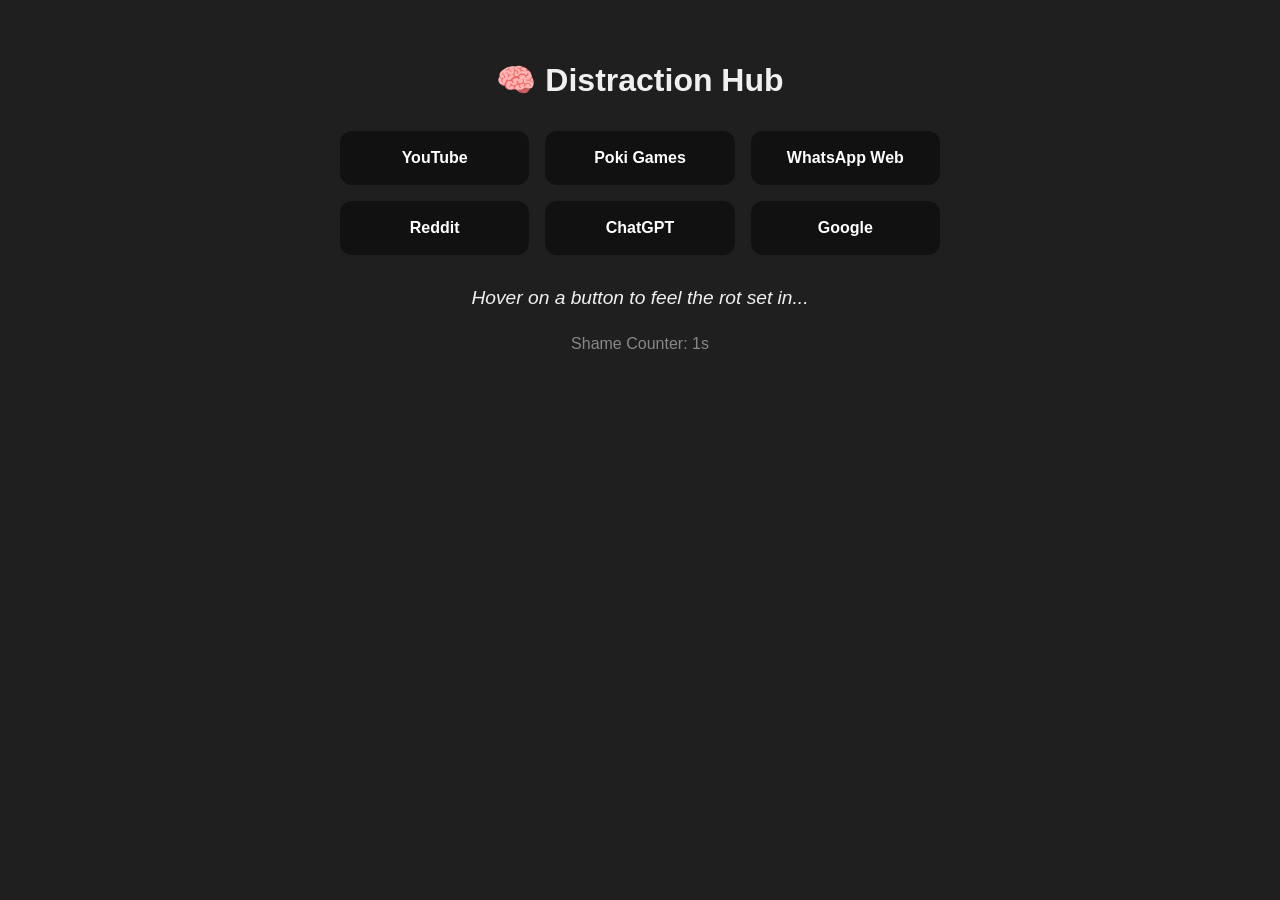
==== index.html @ 7f94cfdd "Update and rename distraction-hub.html to index.html" ====
<!DOCTYPE html>
<html lang="en">
<head>
  <meta charset="UTF-8" />
  <meta name="viewport" content="width=device-width, initial-scale=1.0" />
  <title>Distraction Hub</title>
  <style>
    @keyframes neon-glow {
      0% { box-shadow: 0 0 5px #0ff, 0 0 10px #0ff, 0 0 15px #0ff, 0 0 20px #0ff; }
      50% { box-shadow: 0 0 10px #ff0, 0 0 15px #ff0, 0 0 20px #ff0, 0 0 25px #ff0; }
      100% { box-shadow: 0 0 5px #0ff, 0 0 10px #0ff, 0 0 15px #0ff, 0 0 20px #0ff; }
    }

    body {
      background: #1f1f1f;
      color: #f0f0f0;
      font-family: 'Segoe UI', sans-serif;
      text-align: center;
      padding: 2rem;
    }

    .button-grid {
      display: grid;
      grid-template-columns: repeat(auto-fit, minmax(150px, 1fr));
      gap: 1rem;
      max-width: 600px;
      margin: 2rem auto;
    }

    a.button {
      display: block;
      background: #111;
      color: #fff;
      padding: 1rem;
      border-radius: 12px;
      text-decoration: none;
      font-weight: bold;
      border: 2px solid transparent;
      transition: all 0.3s ease;
      transform: scale(1);
    }

    a.button:hover {
      border-image: linear-gradient(45deg, #0ff, #f0f, #ff0, #0ff);
      border-image-slice: 1;
      animation: neon-glow 1s infinite;
      color: #0ff;
      transform: scale(1.1);
    }

    .joke {
      margin-top: 2rem;
      font-style: italic;
      font-size: 1.2rem;
      transition: all 0.2s;
      min-height: 2rem;
    }

    .video-container {
      margin-top: 2rem;
    }

    iframe {
      border: none;
      border-radius: 12px;
      width: 320px;
      height: 180px;
    }

    .shame {
      margin-top: 1rem;
      font-size: 1rem;
      color: #888;
    }
  </style>
</head>
<body>
  <h1>🧠 Distraction Hub</h1>

  <div class="button-grid">
    <a class="button" href="https://www.youtube.com" target="_blank" onmouseover="updateText('Time to fall into a YouTube hole.'); ">YouTube</a>
    <a class="button" href="https://www.poki.com" target="_blank" onmouseover="updateText('Games that eat hours like candy.'); ">Poki Games</a>
    <a class="button" href="https://web.whatsapp.com" target="_blank" onmouseover="updateText('Pretending to be social.'); ">WhatsApp Web</a>
    <a class="button" href="https://www.reddit.com" target="_blank" onmouseover="updateText('Scrolling endlessly. Worth it.'); ">Reddit</a>
    <a class="button" href="https://chat.openai.com" target="_blank" onmouseover="updateText('Talking to a robot instead of doing your work.');">ChatGPT</a>
    <a class="button" href="https://www.google.com" target="_blank" onmouseover="updateText('Procrastinate.');">Google</a>
  </div>

  <div class="joke" id="joke">Hover on a button to feel the rot set in...</div>
  <div class="shame" id="shameCounter">Shame Counter: 0s</div>

  <script>
    const updateText = (text) => {
      document.getElementById('joke').innerText = text;
    };

    let counter = 0;
    setInterval(() => {
      counter++;
      document.getElementById("shameCounter").innerText = `Shame Counter: ${counter}s`;
    }, 1000);
  </script>
</body>
</html>
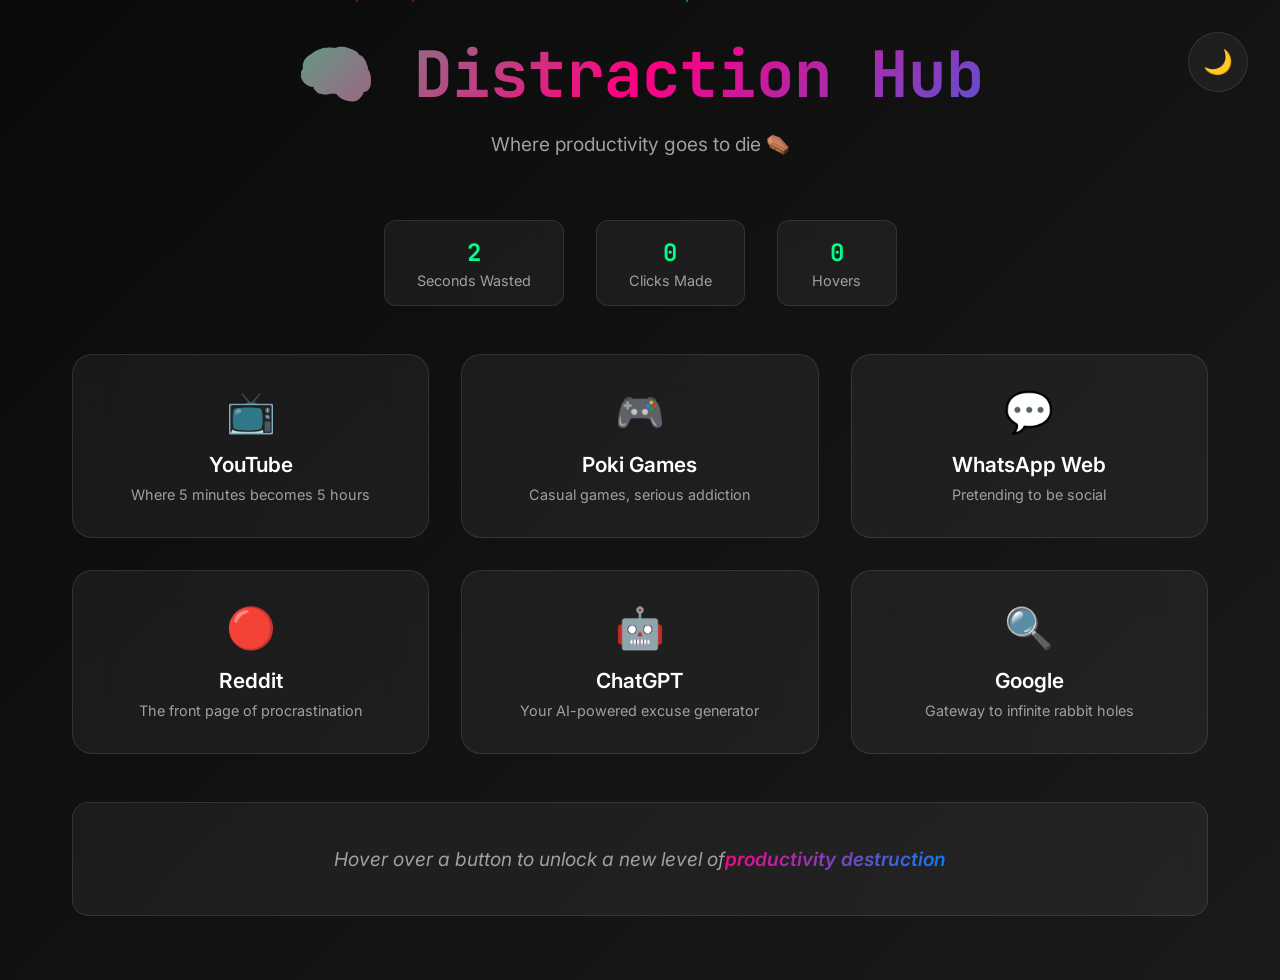
==== commit 245db606: "Update index.html" ====
--- a/index.html
+++ b/index.html
@@ -2,103 +2,570 @@
 <html lang="en">
 <head>
   <meta charset="UTF-8" />
-  <meta name="viewport" content="width=device-width, initial-scale=1.0" />
+  <meta name="viewport" content="width=device-width, initial-scale=1.0"/>
   <title>Distraction Hub</title>
   <style>
-    @keyframes neon-glow {
-      0% { box-shadow: 0 0 5px #0ff, 0 0 10px #0ff, 0 0 15px #0ff, 0 0 20px #0ff; }
-      50% { box-shadow: 0 0 10px #ff0, 0 0 15px #ff0, 0 0 20px #ff0, 0 0 25px #ff0; }
-      100% { box-shadow: 0 0 5px #0ff, 0 0 10px #0ff, 0 0 15px #0ff, 0 0 20px #0ff; }
+    @import url('https://fonts.googleapis.com/css2?family=JetBrains+Mono:wght@400;700&family=Inter:wght@400;600;700&display=swap');
+    
+    :root {
+      --bg-primary: #0a0a0a;
+      --bg-secondary: #1a1a1a;
+      --text-primary: #ffffff;
+      --text-secondary: #a0a0a0;
+      --accent-1: #00ff88;
+      --accent-2: #ff0080;
+      --accent-3: #0080ff;
+      --glass-bg: rgba(255, 255, 255, 0.05);
+      --glass-border: rgba(255, 255, 255, 0.1);
+      --shadow-glow: 0 8px 32px rgba(0, 255, 136, 0.1);
+    }
+
+    body.light {
+      --bg-primary: #ffffff;
+      --bg-secondary: #f8f9fa;
+      --text-primary: #1a1a1a;
+      --text-secondary: #6c757d;
+      --glass-bg: rgba(0, 0, 0, 0.03);
+      --glass-border: rgba(0, 0, 0, 0.08);
+      --shadow-glow: 0 8px 32px rgba(0, 0, 0, 0.1);
+    }
+
+    * {
+      box-sizing: border-box;
+      margin: 0;
+      padding: 0;
     }
 
     body {
-      background: #1f1f1f;
-      color: #f0f0f0;
-      font-family: 'Segoe UI', sans-serif;
+      background: linear-gradient(135deg, var(--bg-primary) 0%, var(--bg-secondary) 100%);
+      color: var(--text-primary);
+      font-family: 'Inter', sans-serif;
+      min-height: 100vh;
+      overflow-x: hidden;
+      transition: all 0.4s cubic-bezier(0.4, 0, 0.2, 1);
+      position: relative;
+    }
+
+    /* Animated background particles */
+    .bg-particles {
+      position: fixed;
+      top: 0;
+      left: 0;
+      width: 100%;
+      height: 100%;
+      pointer-events: none;
+      z-index: -1;
+    }
+
+    .particle {
+      position: absolute;
+      width: 2px;
+      height: 2px;
+      background: var(--accent-1);
+      border-radius: 50%;
+      opacity: 0.6;
+      animation: float 20s infinite linear;
+    }
+
+    @keyframes float {
+      0% {
+        transform: translateY(100vh) rotate(0deg);
+        opacity: 0;
+      }
+      10% {
+        opacity: 0.6;
+      }
+      90% {
+        opacity: 0.6;
+      }
+      100% {
+        transform: translateY(-10vh) rotate(360deg);
+        opacity: 0;
+      }
+    }
+
+    .container {
+      max-width: 1200px;
+      margin: 0 auto;
+      padding: 2rem;
       text-align: center;
-      padding: 2rem;
+    }
+
+    .header-section {
+      margin-bottom: 4rem;
+      position: relative;
+    }
+
+    h1 {
+      font-family: 'JetBrains Mono', monospace;
+      font-size: clamp(2rem, 5vw, 4rem);
+      font-weight: 700;
+      margin-bottom: 1rem;
+      background: linear-gradient(135deg, var(--accent-1), var(--accent-2), var(--accent-3));
+      -webkit-background-clip: text;
+      -webkit-text-fill-color: transparent;
+      background-clip: text;
+      animation: glow 3s ease-in-out infinite alternate;
+      position: relative;
+    }
+
+    @keyframes glow {
+      0% {
+        filter: drop-shadow(0 0 10px var(--accent-1));
+      }
+      50% {
+        filter: drop-shadow(0 0 20px var(--accent-2));
+      }
+      100% {
+        filter: drop-shadow(0 0 15px var(--accent-3));
+      }
+    }
+
+    .subtitle {
+      font-size: 1.2rem;
+      color: var(--text-secondary);
+      margin-bottom: 2rem;
+      opacity: 0;
+      animation: fadeInUp 1s ease-out 0.5s forwards;
+    }
+
+    @keyframes fadeInUp {
+      from {
+        opacity: 0;
+        transform: translateY(30px);
+      }
+      to {
+        opacity: 1;
+        transform: translateY(0);
+      }
+    }
+
+    .stats-bar {
+      display: flex;
+      justify-content: center;
+      gap: 2rem;
+      margin-bottom: 3rem;
+      flex-wrap: wrap;
+    }
+
+    .stat-item {
+      background: var(--glass-bg);
+      backdrop-filter: blur(10px);
+      border: 1px solid var(--glass-border);
+      border-radius: 12px;
+      padding: 1rem 2rem;
+      min-width: 120px;
+      transition: all 0.3s ease;
+    }
+
+    .stat-item:hover {
+      transform: translateY(-5px);
+      box-shadow: var(--shadow-glow);
+    }
+
+    .stat-number {
+      font-family: 'JetBrains Mono', monospace;
+      font-size: 1.5rem;
+      font-weight: 700;
+      color: var(--accent-1);
+    }
+
+    .stat-label {
+      font-size: 0.9rem;
+      color: var(--text-secondary);
+      margin-top: 0.25rem;
     }
 
     .button-grid {
       display: grid;
-      grid-template-columns: repeat(auto-fit, minmax(150px, 1fr));
-      gap: 1rem;
-      max-width: 600px;
-      margin: 2rem auto;
-    }
-
-    a.button {
+      grid-template-columns: repeat(auto-fit, minmax(280px, 1fr));
+      gap: 2rem;
+      margin-bottom: 3rem;
+    }
+
+    .button-card {
+      background: var(--glass-bg);
+      backdrop-filter: blur(20px);
+      border: 1px solid var(--glass-border);
+      border-radius: 20px;
+      padding: 0;
+      transition: all 0.4s cubic-bezier(0.4, 0, 0.2, 1);
+      position: relative;
+      overflow: hidden;
+      text-decoration: none;
+      color: var(--text-primary);
       display: block;
-      background: #111;
-      color: #fff;
-      padding: 1rem;
-      border-radius: 12px;
-      text-decoration: none;
-      font-weight: bold;
-      border: 2px solid transparent;
+      opacity: 0;
+      animation: slideInUp 0.6s ease-out forwards;
+    }
+
+    .button-card:nth-child(1) { animation-delay: 0.1s; }
+    .button-card:nth-child(2) { animation-delay: 0.2s; }
+    .button-card:nth-child(3) { animation-delay: 0.3s; }
+    .button-card:nth-child(4) { animation-delay: 0.4s; }
+    .button-card:nth-child(5) { animation-delay: 0.5s; }
+    .button-card:nth-child(6) { animation-delay: 0.6s; }
+
+    @keyframes slideInUp {
+      from {
+        opacity: 0;
+        transform: translateY(50px);
+      }
+      to {
+        opacity: 1;
+        transform: translateY(0);
+      }
+    }
+
+    .button-card::before {
+      content: '';
+      position: absolute;
+      top: 0;
+      left: -100%;
+      width: 100%;
+      height: 100%;
+      background: linear-gradient(90deg, transparent, rgba(255, 255, 255, 0.1), transparent);
+      transition: left 0.5s;
+    }
+
+    .button-card:hover::before {
+      left: 100%;
+    }
+
+    .button-card:hover {
+      transform: translateY(-8px) rotateX(5deg);
+      box-shadow: 
+        0 20px 40px rgba(0, 0, 0, 0.2),
+        var(--shadow-glow);
+      border-color: var(--accent-1);
+    }
+
+    .button-card:active {
+      transform: translateY(-4px) rotateX(2deg);
+    }
+
+    .card-content {
+      padding: 2rem;
+      position: relative;
+      z-index: 2;
+    }
+
+    .card-icon {
+      font-size: 2.5rem;
+      margin-bottom: 1rem;
+      display: block;
+      transition: transform 0.3s ease;
+    }
+
+    .button-card:hover .card-icon {
+      transform: scale(1.2) rotate(5deg);
+    }
+
+    .card-title {
+      font-size: 1.3rem;
+      font-weight: 600;
+      margin-bottom: 0.5rem;
+    }
+
+    .card-description {
+      color: var(--text-secondary);
+      font-size: 0.9rem;
+      line-height: 1.4;
+    }
+
+    .mode-toggle {
+      position: fixed;
+      top: 2rem;
+      right: 2rem;
+      width: 60px;
+      height: 60px;
+      border-radius: 50%;
+      background: var(--glass-bg);
+      backdrop-filter: blur(10px);
+      border: 1px solid var(--glass-border);
+      color: var(--text-primary);
+      font-size: 1.5rem;
+      cursor: pointer;
       transition: all 0.3s ease;
-      transform: scale(1);
-    }
-
-    a.button:hover {
-      border-image: linear-gradient(45deg, #0ff, #f0f, #ff0, #0ff);
-      border-image-slice: 1;
-      animation: neon-glow 1s infinite;
-      color: #0ff;
-      transform: scale(1.1);
-    }
-
-    .joke {
-      margin-top: 2rem;
+      display: flex;
+      align-items: center;
+      justify-content: center;
+      z-index: 100;
+    }
+
+    .mode-toggle:hover {
+      transform: scale(1.1) rotate(15deg);
+      box-shadow: var(--shadow-glow);
+    }
+
+    .joke-section {
+      background: var(--glass-bg);
+      backdrop-filter: blur(10px);
+      border: 1px solid var(--glass-border);
+      border-radius: 16px;
+      padding: 2rem;
+      margin-bottom: 2rem;
+      transition: all 0.3s ease;
+    }
+
+    .joke-text {
+      font-size: 1.2rem;
       font-style: italic;
-      font-size: 1.2rem;
-      transition: all 0.2s;
-      min-height: 2rem;
-    }
-
-    .video-container {
-      margin-top: 2rem;
-    }
-
-    iframe {
-      border: none;
-      border-radius: 12px;
-      width: 320px;
-      height: 180px;
-    }
-
-    .shame {
-      margin-top: 1rem;
-      font-size: 1rem;
-      color: #888;
+      color: var(--text-secondary);
+      min-height: 3rem;
+      display: flex;
+      align-items: center;
+      justify-content: center;
+      transition: all 0.3s ease;
+    }
+
+    .joke-text.active {
+      color: var(--accent-2);
+      transform: scale(1.05);
+    }
+
+    .productivity-killer {
+      background: linear-gradient(135deg, var(--accent-2), var(--accent-3));
+      -webkit-background-clip: text;
+      -webkit-text-fill-color: transparent;
+      background-clip: text;
+      font-weight: 600;
+    }
+
+    @media (max-width: 768px) {
+      .container {
+        padding: 1rem;
+      }
+      
+      .button-grid {
+        grid-template-columns: 1fr;
+        gap: 1rem;
+      }
+      
+      .stats-bar {
+        gap: 1rem;
+      }
+      
+      .stat-item {
+        padding: 0.75rem 1rem;
+        min-width: 100px;
+      }
+      
+      .mode-toggle {
+        top: 1rem;
+        right: 1rem;
+        width: 50px;
+        height: 50px;
+      }
+    }
+
+    /* Custom scrollbar */
+    ::-webkit-scrollbar {
+      width: 8px;
+    }
+
+    ::-webkit-scrollbar-track {
+      background: var(--bg-secondary);
+    }
+
+    ::-webkit-scrollbar-thumb {
+      background: var(--accent-1);
+      border-radius: 4px;
+    }
+
+    ::-webkit-scrollbar-thumb:hover {
+      background: var(--accent-2);
     }
   </style>
 </head>
 <body>
-  <h1>🧠 Distraction Hub</h1>
-
-  <div class="button-grid">
-    <a class="button" href="https://www.youtube.com" target="_blank" onmouseover="updateText('Time to fall into a YouTube hole.'); ">YouTube</a>
-    <a class="button" href="https://www.poki.com" target="_blank" onmouseover="updateText('Games that eat hours like candy.'); ">Poki Games</a>
-    <a class="button" href="https://web.whatsapp.com" target="_blank" onmouseover="updateText('Pretending to be social.'); ">WhatsApp Web</a>
-    <a class="button" href="https://www.reddit.com" target="_blank" onmouseover="updateText('Scrolling endlessly. Worth it.'); ">Reddit</a>
-    <a class="button" href="https://chat.openai.com" target="_blank" onmouseover="updateText('Talking to a robot instead of doing your work.');">ChatGPT</a>
-    <a class="button" href="https://www.google.com" target="_blank" onmouseover="updateText('Procrastinate.');">Google</a>
+  <div class="bg-particles" id="particles"></div>
+  
+  <button class="mode-toggle" onclick="toggleMode()" aria-label="Toggle theme">
+    <span id="modeIcon">🌙</span>
+  </button>
+
+  <div class="container">
+    <div class="header-section">
+      <h1>🧠 Distraction Hub</h1>
+      <p class="subtitle">Where productivity goes to die ⚰️</p>
+    </div>
+
+    <div class="stats-bar">
+      <div class="stat-item">
+        <div class="stat-number" id="timeWasted">0</div>
+        <div class="stat-label">Seconds Wasted</div>
+      </div>
+      <div class="stat-item">
+        <div class="stat-number" id="clickCount">0</div>
+        <div class="stat-label">Clicks Made</div>
+      </div>
+      <div class="stat-item">
+        <div class="stat-number" id="hoversCount">0</div>
+        <div class="stat-label">Hovers</div>
+      </div>
+    </div>
+
+    <div class="button-grid">
+      <a class="button-card" href="https://www.youtube.com" target="_blank" 
+         onmouseover="updateJoke('Falling into the infinite scroll of cat videos and conspiracy theories')" 
+         onclick="incrementClicks()">
+        <div class="card-content">
+          <span class="card-icon">📺</span>
+          <div class="card-title">YouTube</div>
+          <div class="card-description">Where 5 minutes becomes 5 hours</div>
+        </div>
+      </a>
+
+      <a class="button-card" href="https://www.poki.com" target="_blank" 
+         onmouseover="updateJoke('Just one more game... said 3 hours ago')" 
+         onclick="incrementClicks()">
+        <div class="card-content">
+          <span class="card-icon">🎮</span>
+          <div class="card-title">Poki Games</div>
+          <div class="card-description">Casual games, serious addiction</div>
+        </div>
+      </a>
+
+      <a class="button-card" href="https://web.whatsapp.com" target="_blank" 
+         onmouseover="updateJoke('Checking if anyone messaged... they didn\\'t')" 
+         onclick="incrementClicks()">
+        <div class="card-content">
+          <span class="card-icon">💬</span>
+          <div class="card-title">WhatsApp Web</div>
+          <div class="card-description">Pretending to be social</div>
+        </div>
+      </a>
+
+      <a class="button-card" href="https://www.reddit.com" target="_blank" 
+         onmouseover="updateJoke('Scrolling through r/mildlyinteresting for the 47th time today')" 
+         onclick="incrementClicks()">
+        <div class="card-content">
+          <span class="card-icon">🔴</span>
+          <div class="card-title">Reddit</div>
+          <div class="card-description">The front page of procrastination</div>
+        </div>
+      </a>
+
+      <a class="button-card" href="https://chat.openai.com" target="_blank" 
+         onmouseover="updateJoke('Asking ChatGPT to do your work while you avoid doing your work')" 
+         onclick="incrementClicks()">
+        <div class="card-content">
+          <span class="card-icon">🤖</span>
+          <div class="card-title">ChatGPT</div>
+          <div class="card-description">Your AI-powered excuse generator</div>
+        </div>
+      </a>
+
+      <a class="button-card" href="https://www.google.com" target="_blank" 
+         onmouseover="updateJoke('Googling \\'how to be productive\\' instead of being productive')" 
+         onclick="incrementClicks()">
+        <div class="card-content">
+          <span class="card-icon">🔍</span>
+          <div class="card-title">Google</div>
+          <div class="card-description">Gateway to infinite rabbit holes</div>
+        </div>
+      </a>
+    </div>
+
+    <div class="joke-section">
+      <div class="joke-text" id="jokeText">
+        Hover over a button to unlock a new level of <span class="productivity-killer">productivity destruction</span>
+      </div>
+    </div>
   </div>
 
-  <div class="joke" id="joke">Hover on a button to feel the rot set in...</div>
-  <div class="shame" id="shameCounter">Shame Counter: 0s</div>
-
   <script>
-    const updateText = (text) => {
-      document.getElementById('joke').innerText = text;
-    };
-
-    let counter = 0;
+    // Stats tracking
+    let timeWasted = 0;
+    let clickCount = 0;
+    let hoversCount = 0;
+
+    // Update time counter
     setInterval(() => {
-      counter++;
-      document.getElementById("shameCounter").innerText = `Shame Counter: ${counter}s`;
+      timeWasted++;
+      document.getElementById('timeWasted').textContent = timeWasted.toLocaleString();
     }, 1000);
+
+    // Joke system
+    function updateJoke(text) {
+      hoversCount++;
+      document.getElementById('hoversCount').textContent = hoversCount.toLocaleString();
+      
+      const jokeElement = document.getElementById('jokeText');
+      jokeElement.textContent = text;
+      jokeElement.classList.add('active');
+      
+      setTimeout(() => {
+        jokeElement.classList.remove('active');
+      }, 3000);
+    }
+
+    function incrementClicks() {
+      clickCount++;
+      document.getElementById('clickCount').textContent = clickCount.toLocaleString();
+    }
+
+    // Theme toggle
+    function toggleMode() {
+      document.body.classList.toggle('light');
+      const icon = document.getElementById('modeIcon');
+      icon.textContent = document.body.classList.contains('light') ? '☀️' : '🌙';
+    }
+
+    // Particle system
+    function createParticle() {
+      const particle = document.createElement('div');
+      particle.className = 'particle';
+      particle.style.left = Math.random() * 100 + '%';
+      particle.style.animationDelay = Math.random() * 20 + 's';
+      particle.style.animationDuration = (Math.random() * 10 + 15) + 's';
+      
+      const colors = ['var(--accent-1)', 'var(--accent-2)', 'var(--accent-3)'];
+      particle.style.background = colors[Math.floor(Math.random() * colors.length)];
+      
+      document.getElementById('particles').appendChild(particle);
+      
+      setTimeout(() => {
+        particle.remove();
+      }, 25000);
+    }
+
+    // Create particles periodically
+    setInterval(createParticle, 3000);
+
+    // Initial particles
+    for (let i = 0; i < 5; i++) {
+      setTimeout(createParticle, i * 1000);
+    }
+
+    // Add some easter eggs
+    let konamiCode = [];
+    const konamiSequence = [38, 38, 40, 40, 37, 39, 37, 39, 66, 65]; // ↑↑↓↓←→←→BA
+
+    document.addEventListener('keydown', (e) => {
+      konamiCode.push(e.keyCode);
+      if (konamiCode.length > konamiSequence.length) {
+        konamiCode.shift();
+      }
+      
+      if (konamiCode.join(',') === konamiSequence.join(',')) {
+        document.body.style.animation = 'rainbow 2s infinite';
+        setTimeout(() => {
+          document.body.style.animation = '';
+        }, 5000);
+      }
+    });
+
+    // Rainbow animation for easter egg
+    const style = document.createElement('style');
+    style.textContent = `
+      @keyframes rainbow {
+        0% { filter: hue-rotate(0deg); }
+        100% { filter: hue-rotate(360deg); }
+      }
+    `;
+    document.head.appendChild(style);
   </script>
 </body>
 </html>
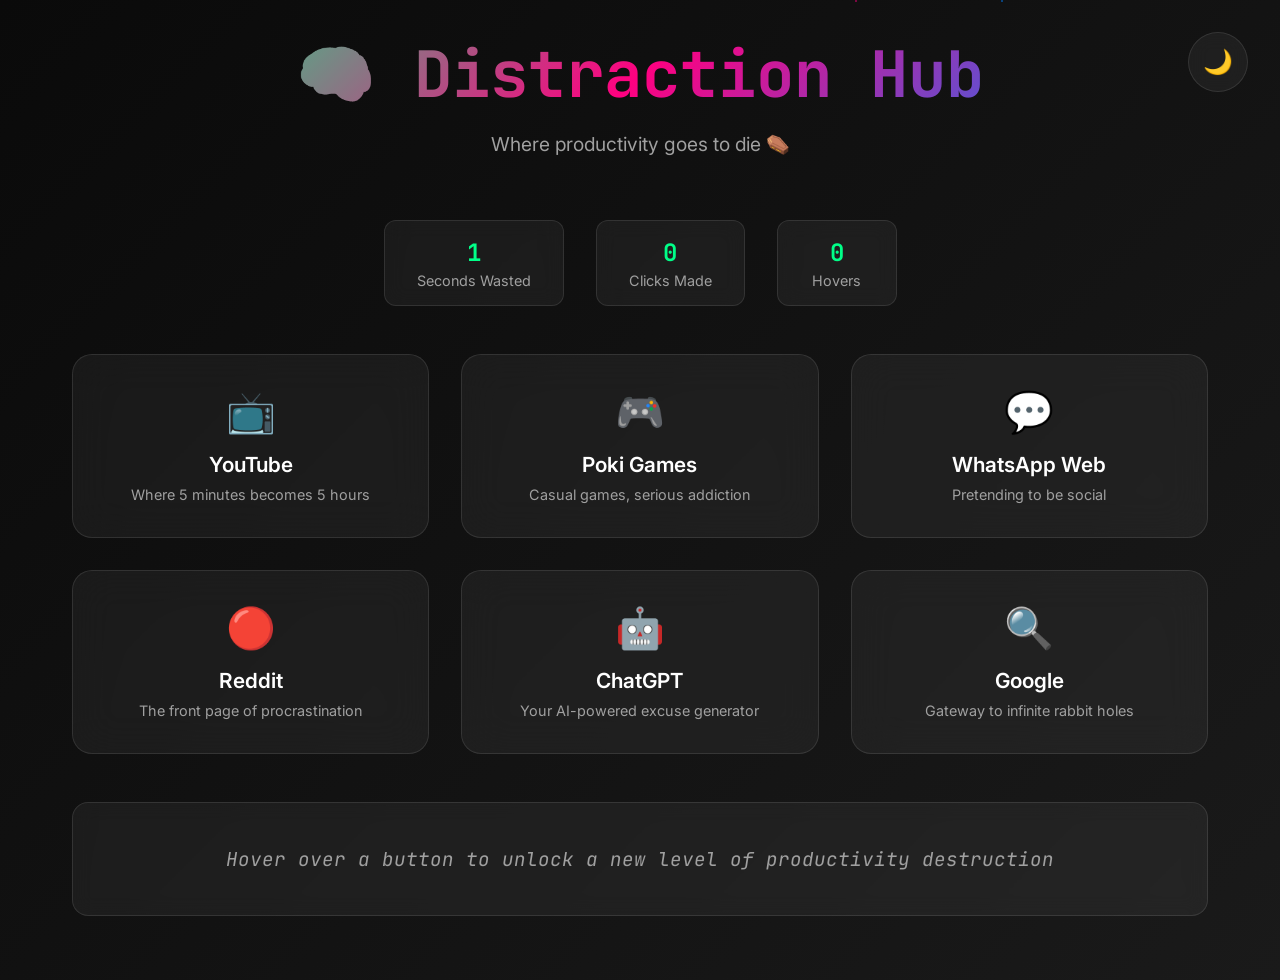
==== commit b9d56c6b: "Update index.html" ====
--- a/index.html
+++ b/index.html
@@ -317,11 +317,24 @@
       align-items: center;
       justify-content: center;
       transition: all 0.3s ease;
-    }
-
-    .joke-text.active {
+      font-family: 'JetBrains Mono', monospace;
+      position: relative;
+    }
+
+    .joke-text.typing {
       color: var(--accent-2);
       transform: scale(1.05);
+    }
+
+    .joke-text.typing::after {
+      content: '|';
+      animation: blink 1s infinite;
+      margin-left: 2px;
+    }
+
+    @keyframes blink {
+      0%, 50% { opacity: 1; }
+      51%, 100% { opacity: 0; }
     }
 
     .productivity-killer {
@@ -337,18 +350,76 @@
         padding: 1rem;
       }
       
+      h1 {
+        font-size: 2.5rem;
+        margin-bottom: 0.5rem;
+      }
+      
+      .subtitle {
+        font-size: 1rem;
+        margin-bottom: 1.5rem;
+      }
+      
+      .header-section {
+        margin-bottom: 2rem;
+      }
+      
       .button-grid {
         grid-template-columns: 1fr;
         gap: 1rem;
       }
       
+      .button-card {
+        border-radius: 16px;
+      }
+      
+      .card-content {
+        padding: 1.5rem;
+      }
+      
+      .card-icon {
+        font-size: 2rem;
+        margin-bottom: 0.75rem;
+      }
+      
+      .card-title {
+        font-size: 1.2rem;
+      }
+      
+      .card-description {
+        font-size: 0.85rem;
+      }
+      
       .stats-bar {
-        gap: 1rem;
+        gap: 0.75rem;
+        margin-bottom: 2rem;
       }
       
       .stat-item {
         padding: 0.75rem 1rem;
-        min-width: 100px;
+        min-width: 90px;
+        border-radius: 10px;
+      }
+      
+      .stat-number {
+        font-size: 1.2rem;
+      }
+      
+      .stat-label {
+        font-size: 0.8rem;
+      }
+      
+      .joke-section {
+        padding: 1.5rem;
+        margin-bottom: 1.5rem;
+        border-radius: 12px;
+      }
+      
+      .joke-text {
+        font-size: 1rem;
+        min-height: 2.5rem;
+        text-align: center;
+        line-height: 1.4;
       }
       
       .mode-toggle {
@@ -356,6 +427,43 @@
         right: 1rem;
         width: 50px;
         height: 50px;
+        font-size: 1.2rem;
+      }
+      
+      /* Better touch targets */
+      .button-card:hover {
+        transform: translateY(-4px);
+      }
+      
+      .button-card:active {
+        transform: translateY(-2px);
+      }
+    }
+
+    @media (max-width: 480px) {
+      .container {
+        padding: 0.75rem;
+      }
+      
+      h1 {
+        font-size: 2rem;
+      }
+      
+      .stats-bar {
+        flex-direction: column;
+        align-items: center;
+        gap: 0.5rem;
+      }
+      
+      .stat-item {
+        width: 100%;
+        max-width: 200px;
+        text-align: center;
+      }
+      
+      .joke-text {
+        font-size: 0.9rem;
+        padding: 0 0.5rem;
       }
     }
 
@@ -428,7 +536,7 @@
       </a>
 
       <a class="button-card" href="https://web.whatsapp.com" target="_blank" 
-         onmouseover="updateJoke('Checking if anyone messaged... they didn\\'t')" 
+         onmouseover="updateJoke('Checking if anyone messaged... they did not')" 
          onclick="incrementClicks()">
         <div class="card-content">
           <span class="card-icon">💬</span>
@@ -458,7 +566,7 @@
       </a>
 
       <a class="button-card" href="https://www.google.com" target="_blank" 
-         onmouseover="updateJoke('Googling \\'how to be productive\\' instead of being productive')" 
+         onmouseover="updateJoke('Googling how to be productive instead of being productive')" 
          onclick="incrementClicks()">
         <div class="card-content">
           <span class="card-icon">🔍</span>
@@ -470,7 +578,7 @@
 
     <div class="joke-section">
       <div class="joke-text" id="jokeText">
-        Hover over a button to unlock a new level of <span class="productivity-killer">productivity destruction</span>
+        Hover over a button to unlock a new level of productivity destruction
       </div>
     </div>
   </div>
@@ -487,18 +595,53 @@
       document.getElementById('timeWasted').textContent = timeWasted.toLocaleString();
     }, 1000);
 
-    // Joke system
+    // Joke system with typing animation
+    let currentJoke = '';
+    let jokeTimeout;
+    
+    function typeText(element, text, speed = 50) {
+      element.classList.add('typing');
+      element.textContent = '';
+      let i = 0;
+      
+      const typeChar = () => {
+        if (i < text.length) {
+          element.textContent += text.charAt(i);
+          i++;
+          setTimeout(typeChar, speed);
+        } else {
+          setTimeout(() => {
+            element.classList.remove('typing');
+          }, 1000);
+        }
+      };
+      
+      typeChar();
+    }
+
     function updateJoke(text) {
       hoversCount++;
       document.getElementById('hoversCount').textContent = hoversCount.toLocaleString();
       
+      if (currentJoke === text) return; // Don't retype the same joke
+      currentJoke = text;
+      
       const jokeElement = document.getElementById('jokeText');
-      jokeElement.textContent = text;
-      jokeElement.classList.add('active');
-      
-      setTimeout(() => {
-        jokeElement.classList.remove('active');
-      }, 3000);
+      
+      // Clear any existing timeout
+      if (jokeTimeout) {
+        clearTimeout(jokeTimeout);
+      }
+      
+      // Start typing animation
+      typeText(jokeElement, text, 30);
+      
+      // Reset to default after 5 seconds
+      jokeTimeout = setTimeout(() => {
+        const defaultText = 'Hover over a button to unlock a new level of productivity destruction';
+        typeText(jokeElement, defaultText, 25);
+        currentJoke = '';
+      }, 5000);
     }
 
     function incrementClicks() {
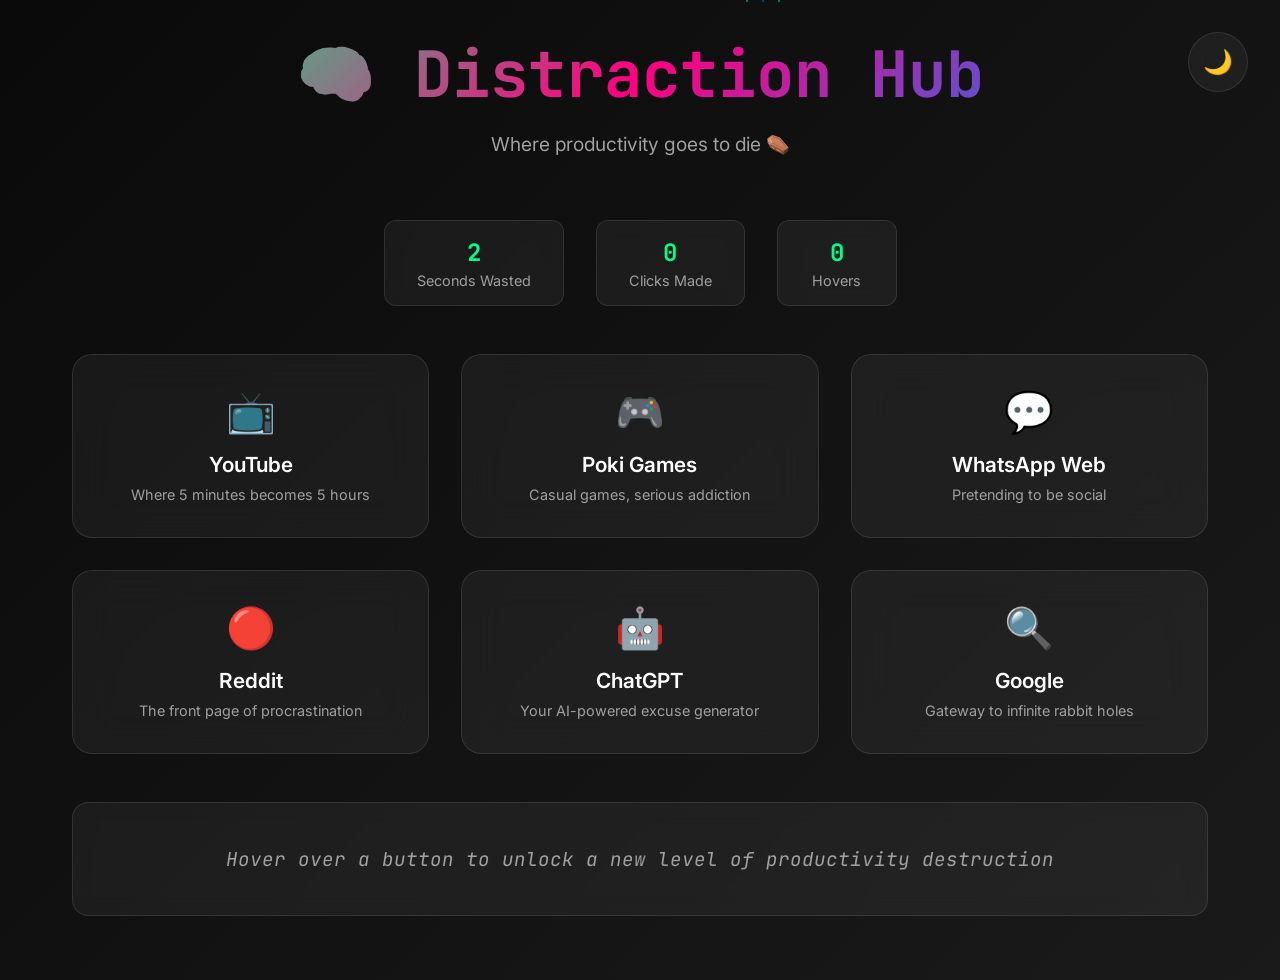
==== commit 31071b94: "Update index.html fixed gibberish when hovering fast" ====
--- a/index.html
+++ b/index.html
@@ -598,49 +598,58 @@
     // Joke system with typing animation
     let currentJoke = '';
     let jokeTimeout;
+    let isTyping = false;
+    let typingInterval;
     
     function typeText(element, text, speed = 50) {
+      // Clear any existing typing animation
+      if (typingInterval) {
+        clearInterval(typingInterval);
+      }
+      
+      // Clear any existing timeouts
+      if (jokeTimeout) {
+        clearTimeout(jokeTimeout);
+      }
+      
+      isTyping = true;
       element.classList.add('typing');
       element.textContent = '';
       let i = 0;
       
-      const typeChar = () => {
+      typingInterval = setInterval(() => {
         if (i < text.length) {
           element.textContent += text.charAt(i);
           i++;
-          setTimeout(typeChar, speed);
         } else {
+          clearInterval(typingInterval);
+          isTyping = false;
           setTimeout(() => {
             element.classList.remove('typing');
           }, 1000);
         }
-      };
-      
-      typeChar();
+      }, speed);
     }
 
     function updateJoke(text) {
       hoversCount++;
       document.getElementById('hoversCount').textContent = hoversCount.toLocaleString();
       
-      if (currentJoke === text) return; // Don't retype the same joke
+      if (currentJoke === text && !isTyping) return; // Don't retype the same joke unless we're in the middle of typing
       currentJoke = text;
       
       const jokeElement = document.getElementById('jokeText');
-      
-      // Clear any existing timeout
-      if (jokeTimeout) {
-        clearTimeout(jokeTimeout);
-      }
       
       // Start typing animation
       typeText(jokeElement, text, 30);
       
       // Reset to default after 5 seconds
       jokeTimeout = setTimeout(() => {
-        const defaultText = 'Hover over a button to unlock a new level of productivity destruction';
-        typeText(jokeElement, defaultText, 25);
-        currentJoke = '';
+        if (!isTyping) { // Only reset if we're not currently typing
+          const defaultText = 'Hover over a button to unlock a new level of productivity destruction';
+          typeText(jokeElement, defaultText, 25);
+          currentJoke = '';
+        }
       }, 5000);
     }
 
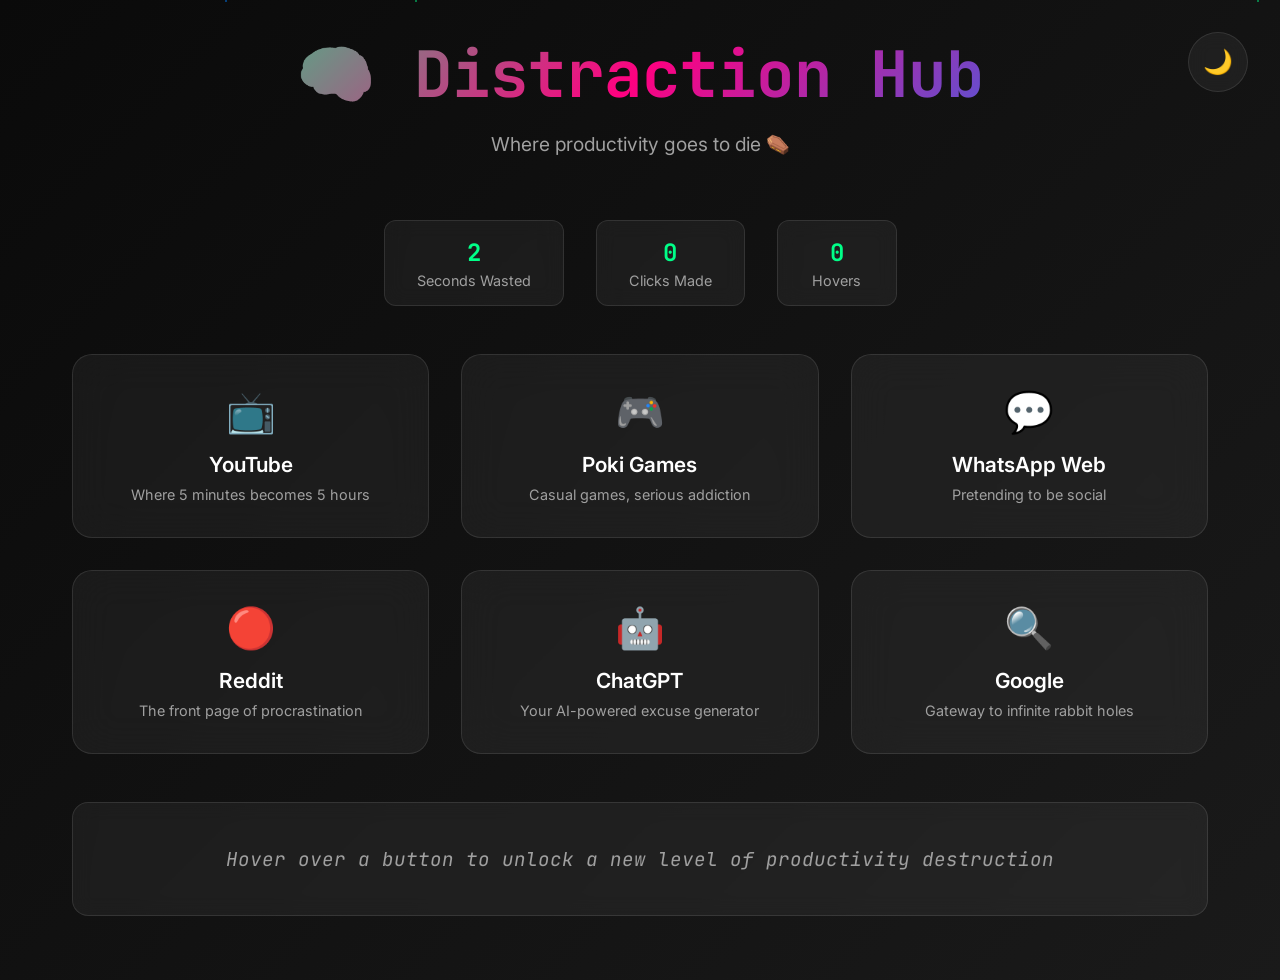
==== commit 5352e2a1: "added favicon" ====
--- a/index.html
+++ b/index.html
@@ -4,6 +4,7 @@
   <meta charset="UTF-8" />
   <meta name="viewport" content="width=device-width, initial-scale=1.0"/>
   <title>Distraction Hub</title>
+  <link rel="icon" href="data:image/svg+xml,<svg xmlns=%22http://www.w3.org/2000/svg%22 viewBox=%220 0 100 100%22><text y=%22.9em%22 font-size=%2290%22>🧠</text></svg>">
   <style>
     @import url('https://fonts.googleapis.com/css2?family=JetBrains+Mono:wght@400;700&family=Inter:wght@400;600;700&display=swap');
     
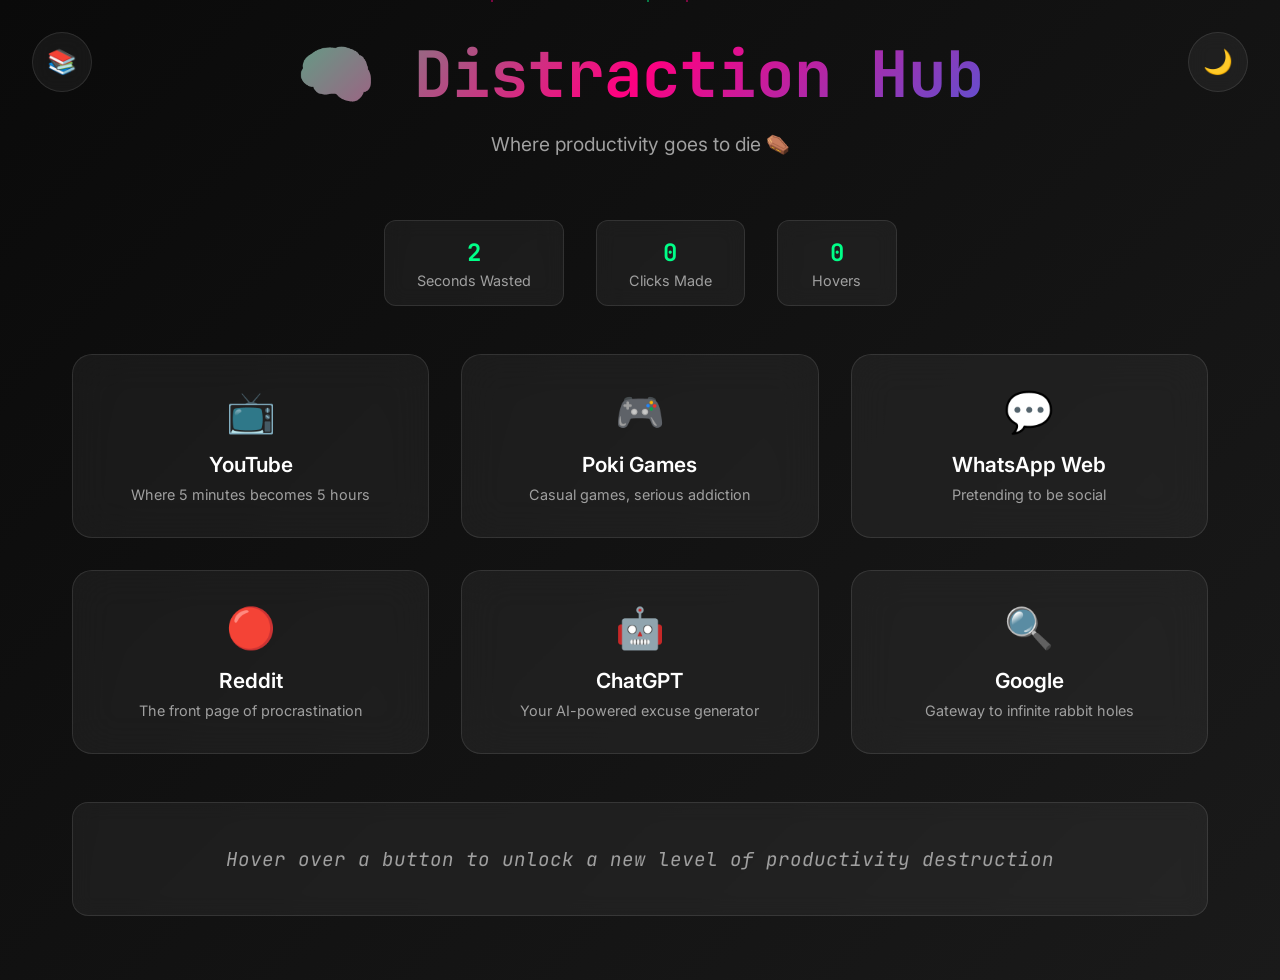
==== commit 0c631d30: "overhall to file system + added new features" ====
--- a/index.html
+++ b/index.html
@@ -1,497 +1,22 @@
 <!DOCTYPE html>
 <html lang="en">
 <head>
-  <meta charset="UTF-8" />
-  <meta name="viewport" content="width=device-width, initial-scale=1.0"/>
+  <meta charset="UTF-8">
+  <meta name="viewport" content="width=device-width, initial-scale=1.0">
   <title>Distraction Hub</title>
   <link rel="icon" href="data:image/svg+xml,<svg xmlns=%22http://www.w3.org/2000/svg%22 viewBox=%220 0 100 100%22><text y=%22.9em%22 font-size=%2290%22>🧠</text></svg>">
-  <style>
-    @import url('https://fonts.googleapis.com/css2?family=JetBrains+Mono:wght@400;700&family=Inter:wght@400;600;700&display=swap');
-    
-    :root {
-      --bg-primary: #0a0a0a;
-      --bg-secondary: #1a1a1a;
-      --text-primary: #ffffff;
-      --text-secondary: #a0a0a0;
-      --accent-1: #00ff88;
-      --accent-2: #ff0080;
-      --accent-3: #0080ff;
-      --glass-bg: rgba(255, 255, 255, 0.05);
-      --glass-border: rgba(255, 255, 255, 0.1);
-      --shadow-glow: 0 8px 32px rgba(0, 255, 136, 0.1);
-    }
-
-    body.light {
-      --bg-primary: #ffffff;
-      --bg-secondary: #f8f9fa;
-      --text-primary: #1a1a1a;
-      --text-secondary: #6c757d;
-      --glass-bg: rgba(0, 0, 0, 0.03);
-      --glass-border: rgba(0, 0, 0, 0.08);
-      --shadow-glow: 0 8px 32px rgba(0, 0, 0, 0.1);
-    }
-
-    * {
-      box-sizing: border-box;
-      margin: 0;
-      padding: 0;
-    }
-
-    body {
-      background: linear-gradient(135deg, var(--bg-primary) 0%, var(--bg-secondary) 100%);
-      color: var(--text-primary);
-      font-family: 'Inter', sans-serif;
-      min-height: 100vh;
-      overflow-x: hidden;
-      transition: all 0.4s cubic-bezier(0.4, 0, 0.2, 1);
-      position: relative;
-    }
-
-    /* Animated background particles */
-    .bg-particles {
-      position: fixed;
-      top: 0;
-      left: 0;
-      width: 100%;
-      height: 100%;
-      pointer-events: none;
-      z-index: -1;
-    }
-
-    .particle {
-      position: absolute;
-      width: 2px;
-      height: 2px;
-      background: var(--accent-1);
-      border-radius: 50%;
-      opacity: 0.6;
-      animation: float 20s infinite linear;
-    }
-
-    @keyframes float {
-      0% {
-        transform: translateY(100vh) rotate(0deg);
-        opacity: 0;
-      }
-      10% {
-        opacity: 0.6;
-      }
-      90% {
-        opacity: 0.6;
-      }
-      100% {
-        transform: translateY(-10vh) rotate(360deg);
-        opacity: 0;
-      }
-    }
-
-    .container {
-      max-width: 1200px;
-      margin: 0 auto;
-      padding: 2rem;
-      text-align: center;
-    }
-
-    .header-section {
-      margin-bottom: 4rem;
-      position: relative;
-    }
-
-    h1 {
-      font-family: 'JetBrains Mono', monospace;
-      font-size: clamp(2rem, 5vw, 4rem);
-      font-weight: 700;
-      margin-bottom: 1rem;
-      background: linear-gradient(135deg, var(--accent-1), var(--accent-2), var(--accent-3));
-      -webkit-background-clip: text;
-      -webkit-text-fill-color: transparent;
-      background-clip: text;
-      animation: glow 3s ease-in-out infinite alternate;
-      position: relative;
-    }
-
-    @keyframes glow {
-      0% {
-        filter: drop-shadow(0 0 10px var(--accent-1));
-      }
-      50% {
-        filter: drop-shadow(0 0 20px var(--accent-2));
-      }
-      100% {
-        filter: drop-shadow(0 0 15px var(--accent-3));
-      }
-    }
-
-    .subtitle {
-      font-size: 1.2rem;
-      color: var(--text-secondary);
-      margin-bottom: 2rem;
-      opacity: 0;
-      animation: fadeInUp 1s ease-out 0.5s forwards;
-    }
-
-    @keyframes fadeInUp {
-      from {
-        opacity: 0;
-        transform: translateY(30px);
-      }
-      to {
-        opacity: 1;
-        transform: translateY(0);
-      }
-    }
-
-    .stats-bar {
-      display: flex;
-      justify-content: center;
-      gap: 2rem;
-      margin-bottom: 3rem;
-      flex-wrap: wrap;
-    }
-
-    .stat-item {
-      background: var(--glass-bg);
-      backdrop-filter: blur(10px);
-      border: 1px solid var(--glass-border);
-      border-radius: 12px;
-      padding: 1rem 2rem;
-      min-width: 120px;
-      transition: all 0.3s ease;
-    }
-
-    .stat-item:hover {
-      transform: translateY(-5px);
-      box-shadow: var(--shadow-glow);
-    }
-
-    .stat-number {
-      font-family: 'JetBrains Mono', monospace;
-      font-size: 1.5rem;
-      font-weight: 700;
-      color: var(--accent-1);
-    }
-
-    .stat-label {
-      font-size: 0.9rem;
-      color: var(--text-secondary);
-      margin-top: 0.25rem;
-    }
-
-    .button-grid {
-      display: grid;
-      grid-template-columns: repeat(auto-fit, minmax(280px, 1fr));
-      gap: 2rem;
-      margin-bottom: 3rem;
-    }
-
-    .button-card {
-      background: var(--glass-bg);
-      backdrop-filter: blur(20px);
-      border: 1px solid var(--glass-border);
-      border-radius: 20px;
-      padding: 0;
-      transition: all 0.4s cubic-bezier(0.4, 0, 0.2, 1);
-      position: relative;
-      overflow: hidden;
-      text-decoration: none;
-      color: var(--text-primary);
-      display: block;
-      opacity: 0;
-      animation: slideInUp 0.6s ease-out forwards;
-    }
-
-    .button-card:nth-child(1) { animation-delay: 0.1s; }
-    .button-card:nth-child(2) { animation-delay: 0.2s; }
-    .button-card:nth-child(3) { animation-delay: 0.3s; }
-    .button-card:nth-child(4) { animation-delay: 0.4s; }
-    .button-card:nth-child(5) { animation-delay: 0.5s; }
-    .button-card:nth-child(6) { animation-delay: 0.6s; }
-
-    @keyframes slideInUp {
-      from {
-        opacity: 0;
-        transform: translateY(50px);
-      }
-      to {
-        opacity: 1;
-        transform: translateY(0);
-      }
-    }
-
-    .button-card::before {
-      content: '';
-      position: absolute;
-      top: 0;
-      left: -100%;
-      width: 100%;
-      height: 100%;
-      background: linear-gradient(90deg, transparent, rgba(255, 255, 255, 0.1), transparent);
-      transition: left 0.5s;
-    }
-
-    .button-card:hover::before {
-      left: 100%;
-    }
-
-    .button-card:hover {
-      transform: translateY(-8px) rotateX(5deg);
-      box-shadow: 
-        0 20px 40px rgba(0, 0, 0, 0.2),
-        var(--shadow-glow);
-      border-color: var(--accent-1);
-    }
-
-    .button-card:active {
-      transform: translateY(-4px) rotateX(2deg);
-    }
-
-    .card-content {
-      padding: 2rem;
-      position: relative;
-      z-index: 2;
-    }
-
-    .card-icon {
-      font-size: 2.5rem;
-      margin-bottom: 1rem;
-      display: block;
-      transition: transform 0.3s ease;
-    }
-
-    .button-card:hover .card-icon {
-      transform: scale(1.2) rotate(5deg);
-    }
-
-    .card-title {
-      font-size: 1.3rem;
-      font-weight: 600;
-      margin-bottom: 0.5rem;
-    }
-
-    .card-description {
-      color: var(--text-secondary);
-      font-size: 0.9rem;
-      line-height: 1.4;
-    }
-
-    .mode-toggle {
-      position: fixed;
-      top: 2rem;
-      right: 2rem;
-      width: 60px;
-      height: 60px;
-      border-radius: 50%;
-      background: var(--glass-bg);
-      backdrop-filter: blur(10px);
-      border: 1px solid var(--glass-border);
-      color: var(--text-primary);
-      font-size: 1.5rem;
-      cursor: pointer;
-      transition: all 0.3s ease;
-      display: flex;
-      align-items: center;
-      justify-content: center;
-      z-index: 100;
-    }
-
-    .mode-toggle:hover {
-      transform: scale(1.1) rotate(15deg);
-      box-shadow: var(--shadow-glow);
-    }
-
-    .joke-section {
-      background: var(--glass-bg);
-      backdrop-filter: blur(10px);
-      border: 1px solid var(--glass-border);
-      border-radius: 16px;
-      padding: 2rem;
-      margin-bottom: 2rem;
-      transition: all 0.3s ease;
-    }
-
-    .joke-text {
-      font-size: 1.2rem;
-      font-style: italic;
-      color: var(--text-secondary);
-      min-height: 3rem;
-      display: flex;
-      align-items: center;
-      justify-content: center;
-      transition: all 0.3s ease;
-      font-family: 'JetBrains Mono', monospace;
-      position: relative;
-    }
-
-    .joke-text.typing {
-      color: var(--accent-2);
-      transform: scale(1.05);
-    }
-
-    .joke-text.typing::after {
-      content: '|';
-      animation: blink 1s infinite;
-      margin-left: 2px;
-    }
-
-    @keyframes blink {
-      0%, 50% { opacity: 1; }
-      51%, 100% { opacity: 0; }
-    }
-
-    .productivity-killer {
-      background: linear-gradient(135deg, var(--accent-2), var(--accent-3));
-      -webkit-background-clip: text;
-      -webkit-text-fill-color: transparent;
-      background-clip: text;
-      font-weight: 600;
-    }
-
-    @media (max-width: 768px) {
-      .container {
-        padding: 1rem;
-      }
-      
-      h1 {
-        font-size: 2.5rem;
-        margin-bottom: 0.5rem;
-      }
-      
-      .subtitle {
-        font-size: 1rem;
-        margin-bottom: 1.5rem;
-      }
-      
-      .header-section {
-        margin-bottom: 2rem;
-      }
-      
-      .button-grid {
-        grid-template-columns: 1fr;
-        gap: 1rem;
-      }
-      
-      .button-card {
-        border-radius: 16px;
-      }
-      
-      .card-content {
-        padding: 1.5rem;
-      }
-      
-      .card-icon {
-        font-size: 2rem;
-        margin-bottom: 0.75rem;
-      }
-      
-      .card-title {
-        font-size: 1.2rem;
-      }
-      
-      .card-description {
-        font-size: 0.85rem;
-      }
-      
-      .stats-bar {
-        gap: 0.75rem;
-        margin-bottom: 2rem;
-      }
-      
-      .stat-item {
-        padding: 0.75rem 1rem;
-        min-width: 90px;
-        border-radius: 10px;
-      }
-      
-      .stat-number {
-        font-size: 1.2rem;
-      }
-      
-      .stat-label {
-        font-size: 0.8rem;
-      }
-      
-      .joke-section {
-        padding: 1.5rem;
-        margin-bottom: 1.5rem;
-        border-radius: 12px;
-      }
-      
-      .joke-text {
-        font-size: 1rem;
-        min-height: 2.5rem;
-        text-align: center;
-        line-height: 1.4;
-      }
-      
-      .mode-toggle {
-        top: 1rem;
-        right: 1rem;
-        width: 50px;
-        height: 50px;
-        font-size: 1.2rem;
-      }
-      
-      /* Better touch targets */
-      .button-card:hover {
-        transform: translateY(-4px);
-      }
-      
-      .button-card:active {
-        transform: translateY(-2px);
-      }
-    }
-
-    @media (max-width: 480px) {
-      .container {
-        padding: 0.75rem;
-      }
-      
-      h1 {
-        font-size: 2rem;
-      }
-      
-      .stats-bar {
-        flex-direction: column;
-        align-items: center;
-        gap: 0.5rem;
-      }
-      
-      .stat-item {
-        width: 100%;
-        max-width: 200px;
-        text-align: center;
-      }
-      
-      .joke-text {
-        font-size: 0.9rem;
-        padding: 0 0.5rem;
-      }
-    }
-
-    /* Custom scrollbar */
-    ::-webkit-scrollbar {
-      width: 8px;
-    }
-
-    ::-webkit-scrollbar-track {
-      background: var(--bg-secondary);
-    }
-
-    ::-webkit-scrollbar-thumb {
-      background: var(--accent-1);
-      border-radius: 4px;
-    }
-
-    ::-webkit-scrollbar-thumb:hover {
-      background: var(--accent-2);
-    }
-  </style>
+  <link rel="stylesheet" href="style.css" />
 </head>
 <body>
   <div class="bg-particles" id="particles"></div>
   
   <button class="mode-toggle" onclick="toggleMode()" aria-label="Toggle theme">
     <span id="modeIcon">🌙</span>
+  </button>
+
+  <!-- Panic Button -->
+  <button class="panic-btn" onclick="activatePanic()" aria-label="Panic!">
+    <span class="panic-icon">📚</span>
   </button>
 
   <div class="container">
@@ -583,142 +108,19 @@
       </div>
     </div>
   </div>
-
-  <script>
-    // Stats tracking
-    let timeWasted = 0;
-    let clickCount = 0;
-    let hoversCount = 0;
-
-    // Update time counter
-    setInterval(() => {
-      timeWasted++;
-      document.getElementById('timeWasted').textContent = timeWasted.toLocaleString();
-    }, 1000);
-
-    // Joke system with typing animation
-    let currentJoke = '';
-    let jokeTimeout;
-    let isTyping = false;
-    let typingInterval;
-    
-    function typeText(element, text, speed = 50) {
-      // Clear any existing typing animation
-      if (typingInterval) {
-        clearInterval(typingInterval);
-      }
-      
-      // Clear any existing timeouts
-      if (jokeTimeout) {
-        clearTimeout(jokeTimeout);
-      }
-      
-      isTyping = true;
-      element.classList.add('typing');
-      element.textContent = '';
-      let i = 0;
-      
-      typingInterval = setInterval(() => {
-        if (i < text.length) {
-          element.textContent += text.charAt(i);
-          i++;
-        } else {
-          clearInterval(typingInterval);
-          isTyping = false;
-          setTimeout(() => {
-            element.classList.remove('typing');
-          }, 1000);
-        }
-      }, speed);
-    }
-
-    function updateJoke(text) {
-      hoversCount++;
-      document.getElementById('hoversCount').textContent = hoversCount.toLocaleString();
-      
-      if (currentJoke === text && !isTyping) return; // Don't retype the same joke unless we're in the middle of typing
-      currentJoke = text;
-      
-      const jokeElement = document.getElementById('jokeText');
-      
-      // Start typing animation
-      typeText(jokeElement, text, 30);
-      
-      // Reset to default after 5 seconds
-      jokeTimeout = setTimeout(() => {
-        if (!isTyping) { // Only reset if we're not currently typing
-          const defaultText = 'Hover over a button to unlock a new level of productivity destruction';
-          typeText(jokeElement, defaultText, 25);
-          currentJoke = '';
-        }
-      }, 5000);
-    }
-
-    function incrementClicks() {
-      clickCount++;
-      document.getElementById('clickCount').textContent = clickCount.toLocaleString();
-    }
-
-    // Theme toggle
-    function toggleMode() {
-      document.body.classList.toggle('light');
-      const icon = document.getElementById('modeIcon');
-      icon.textContent = document.body.classList.contains('light') ? '☀️' : '🌙';
-    }
-
-    // Particle system
-    function createParticle() {
-      const particle = document.createElement('div');
-      particle.className = 'particle';
-      particle.style.left = Math.random() * 100 + '%';
-      particle.style.animationDelay = Math.random() * 20 + 's';
-      particle.style.animationDuration = (Math.random() * 10 + 15) + 's';
-      
-      const colors = ['var(--accent-1)', 'var(--accent-2)', 'var(--accent-3)'];
-      particle.style.background = colors[Math.floor(Math.random() * colors.length)];
-      
-      document.getElementById('particles').appendChild(particle);
-      
-      setTimeout(() => {
-        particle.remove();
-      }, 25000);
-    }
-
-    // Create particles periodically
-    setInterval(createParticle, 3000);
-
-    // Initial particles
-    for (let i = 0; i < 5; i++) {
-      setTimeout(createParticle, i * 1000);
-    }
-
-    // Add some easter eggs
-    let konamiCode = [];
-    const konamiSequence = [38, 38, 40, 40, 37, 39, 37, 39, 66, 65]; // ↑↑↓↓←→←→BA
-
-    document.addEventListener('keydown', (e) => {
-      konamiCode.push(e.keyCode);
-      if (konamiCode.length > konamiSequence.length) {
-        konamiCode.shift();
-      }
-      
-      if (konamiCode.join(',') === konamiSequence.join(',')) {
-        document.body.style.animation = 'rainbow 2s infinite';
-        setTimeout(() => {
-          document.body.style.animation = '';
-        }, 5000);
-      }
-    });
-
-    // Rainbow animation for easter egg
-    const style = document.createElement('style');
-    style.textContent = `
-      @keyframes rainbow {
-        0% { filter: hue-rotate(0deg); }
-        100% { filter: hue-rotate(360deg); }
-      }
-    `;
-    document.head.appendChild(style);
-  </script>
+  <!-- Fake Work Screen -->
+  <div id="panicScreen" class="panic-screen" style="display:none;">
+    <div class="fake-work">
+      <h2>Quarterly Report.xlsx</h2>
+      <table>
+        <tr><th>Month</th><th>Revenue</th><th>Growth</th></tr>
+        <tr><td>Jan</td><td>$12,000</td><td>+5%</td></tr>
+        <tr><td>Feb</td><td>$13,500</td><td>+12%</td></tr>
+        <tr><td>Mar</td><td>$11,800</td><td>-3%</td></tr>
+      </table>
+      <p style="color:#888;font-size:0.9em;">Press <b>Esc</b> to return</p>
+    </div>
+  </div>
+  <script src="script.js"></script>
 </body>
-</html>
+</html>
--- a/style.css
+++ b/style.css
@@ -0,0 +1,425 @@
+@import url('https://fonts.googleapis.com/css2?family=JetBrains+Mono:wght@400;700&family=Inter:wght@400;600;700&display=swap');
+
+:root {
+  --bg-primary: #0a0a0a;
+  --bg-secondary: #1a1a1a;
+  --text-primary: #ffffff;
+  --text-secondary: #a0a0a0;
+  --accent-1: #00ff88;
+  --accent-2: #ff0080;
+  --accent-3: #0080ff;
+  --glass-bg: rgba(255,255,255,0.05);
+  --glass-border: rgba(255,255,255,0.1);
+  --shadow-glow: 0 8px 32px rgba(0,255,136,0.1);
+}
+
+body.light {
+  --bg-primary: #ffffff;
+  --bg-secondary: #f8f9fa;
+  --text-primary: #1a1a1a;
+  --text-secondary: #6c757d;
+  --glass-bg: rgba(0,0,0,0.03);
+  --glass-border: rgba(0,0,0,0.08);
+  --shadow-glow: 0 8px 32px rgba(0,0,0,0.1);
+}
+
+* {
+  box-sizing: border-box;
+  margin: 0;
+  padding: 0;
+}
+
+body {
+  background: linear-gradient(135deg, var(--bg-primary) 0%, var(--bg-secondary) 100%);
+  color: var(--text-primary);
+  font-family: 'Inter', sans-serif;
+  min-height: 100vh;
+  overflow-x: hidden;
+  transition: all 0.4s cubic-bezier(0.4,0,0.2,1);
+  position: relative;
+}
+
+.bg-particles {
+  position: fixed;
+  top: 0; left: 0;
+  width: 100%; height: 100%;
+  pointer-events: none;
+  z-index: -1;
+}
+
+.particle {
+  position: absolute;
+  width: 2px; height: 2px;
+  background: var(--accent-1);
+  border-radius: 50%;
+  opacity: 0.6;
+  animation: float 20s infinite linear;
+}
+
+@keyframes float {
+  0% { transform: translateY(100vh) rotate(0deg); opacity: 0; }
+  10%,90% { opacity: 0.6; }
+  100% { transform: translateY(-10vh) rotate(360deg); opacity: 0; }
+}
+
+.container {
+  max-width: 1200px;
+  margin: 0 auto;
+  padding: 2rem;
+  text-align: center;
+}
+
+.header-section {
+  margin-bottom: 4rem;
+  position: relative;
+}
+
+h1 {
+  font-family: 'JetBrains Mono', monospace;
+  font-size: clamp(2rem,5vw,4rem);
+  font-weight: 700;
+  margin-bottom: 1rem;
+  background: linear-gradient(135deg, var(--accent-1), var(--accent-2), var(--accent-3));
+  -webkit-background-clip: text;
+  -webkit-text-fill-color: transparent;
+  background-clip: text;
+  animation: glow 3s ease-in-out infinite alternate;
+  position: relative;
+}
+
+@keyframes glow {
+  0% { filter: drop-shadow(0 0 10px var(--accent-1)); }
+  50% { filter: drop-shadow(0 0 20px var(--accent-2)); }
+  100% { filter: drop-shadow(0 0 15px var(--accent-3)); }
+}
+
+.subtitle {
+  font-size: 1.2rem;
+  color: var(--text-secondary);
+  margin-bottom: 2rem;
+  opacity: 0;
+  animation: fadeInUp 1s ease-out 0.5s forwards;
+}
+
+@keyframes fadeInUp {
+  from { opacity: 0; transform: translateY(30px);}
+  to { opacity: 1; transform: translateY(0);}
+}
+
+.stats-bar {
+  display: flex;
+  justify-content: center;
+  gap: 2rem;
+  margin-bottom: 3rem;
+  flex-wrap: wrap;
+}
+
+.stat-item {
+  background: var(--glass-bg);
+  backdrop-filter: blur(10px);
+  border: 1px solid var(--glass-border);
+  border-radius: 12px;
+  padding: 1rem 2rem;
+  min-width: 120px;
+  transition: all 0.3s;
+}
+
+.stat-item:hover {
+  transform: translateY(-5px);
+  box-shadow: var(--shadow-glow);
+}
+
+.stat-number {
+  font-family: 'JetBrains Mono', monospace;
+  font-size: 1.5rem;
+  font-weight: 700;
+  color: var(--accent-1);
+}
+
+.stat-label, .card-description {
+  color: var(--text-secondary);
+  font-size: 0.9rem;
+}
+
+.stat-label { margin-top: 0.25rem; }
+
+.button-grid {
+  display: grid;
+  grid-template-columns: repeat(auto-fit, minmax(280px,1fr));
+  gap: 2rem;
+  margin-bottom: 3rem;
+}
+
+.button-card {
+  background: var(--glass-bg);
+  backdrop-filter: blur(20px);
+  border: 1px solid var(--glass-border);
+  border-radius: 20px;
+  padding: 0;
+  transition: all 0.4s cubic-bezier(0.4,0,0.2,1);
+  position: relative;
+  overflow: hidden;
+  text-decoration: none;
+  color: var(--text-primary);
+  display: block;
+  opacity: 0;
+  animation: slideInUp 0.6s ease-out forwards;
+}
+
+.button-card:nth-child(1) { animation-delay: 0.1s; }
+.button-card:nth-child(2) { animation-delay: 0.2s; }
+.button-card:nth-child(3) { animation-delay: 0.3s; }
+.button-card:nth-child(4) { animation-delay: 0.4s; }
+.button-card:nth-child(5) { animation-delay: 0.5s; }
+.button-card:nth-child(6) { animation-delay: 0.6s; }
+
+@keyframes slideInUp {
+  from { opacity: 0; transform: translateY(50px);}
+  to { opacity: 1; transform: translateY(0);}
+}
+
+.button-card::before {
+  content: '';
+  position: absolute;
+  top: 0; left: -100%;
+  width: 100%; height: 100%;
+  background: linear-gradient(90deg, transparent, rgba(255,255,255,0.1), transparent);
+  transition: left 0.5s;
+}
+
+.button-card:hover::before { left: 100%; }
+
+.button-card:hover {
+  transform: translateY(-8px) rotateX(5deg);
+  box-shadow: 0 20px 40px rgba(0,0,0,0.2), var(--shadow-glow);
+  border-color: var(--accent-1);
+}
+
+.button-card:active { transform: translateY(-4px) rotateX(2deg); }
+
+.card-content {
+  padding: 2rem;
+  position: relative;
+  z-index: 2;
+}
+
+.card-icon {
+  font-size: 2.5rem;
+  margin-bottom: 1rem;
+  display: block;
+  transition: transform 0.3s;
+}
+
+.button-card:hover .card-icon { transform: scale(1.2) rotate(5deg); }
+
+.card-title {
+  font-size: 1.3rem;
+  font-weight: 600;
+  margin-bottom: 0.5rem;
+}
+
+.card-description { line-height: 1.4; }
+
+.mode-toggle {
+  position: fixed;
+  top: 2rem; right: 2rem;
+  width: 60px; height: 60px;
+  border-radius: 50%;
+  background: var(--glass-bg);
+  backdrop-filter: blur(10px);
+  border: 1px solid var(--glass-border);
+  color: var(--text-primary);
+  font-size: 1.5rem;
+  cursor: pointer;
+  transition: all 0.3s;
+  display: flex;
+  align-items: center;
+  justify-content: center;
+  z-index: 100;
+}
+
+.mode-toggle:hover {
+  transform: scale(1.1) rotate(15deg);
+  box-shadow: var(--shadow-glow);
+}
+
+.joke-section {
+  background: var(--glass-bg);
+  backdrop-filter: blur(10px);
+  border: 1px solid var(--glass-border);
+  border-radius: 16px;
+  padding: 2rem;
+  margin-bottom: 2rem;
+  transition: all 0.3s;
+}
+
+.joke-text {
+  font-size: 1.2rem;
+  font-style: italic;
+  color: var(--text-secondary);
+  min-height: 3rem;
+  display: flex;
+  align-items: center;
+  justify-content: center;
+  transition: all 0.3s;
+  font-family: 'JetBrains Mono', monospace;
+  position: relative;
+}
+
+.joke-text.typing {
+  color: var(--accent-2);
+  transform: scale(1.05);
+}
+
+.joke-text.typing::after {
+  content: '|';
+  animation: blink 1s infinite;
+  margin-left: 2px;
+}
+
+@keyframes blink {
+  0%,50% { opacity: 1; }
+  51%,100% { opacity: 0; }
+}
+
+.productivity-killer {
+  background: linear-gradient(135deg, var(--accent-2), var(--accent-3));
+  -webkit-background-clip: text;
+  -webkit-text-fill-color: transparent;
+  background-clip: text;
+  font-weight: 600;
+}
+
+/* Responsive */
+@media (max-width: 768px) {
+  .container { padding: 1rem; }
+  h1 { font-size: 2.5rem; margin-bottom: 0.5rem; }
+  .subtitle { font-size: 1rem; margin-bottom: 1.5rem; }
+  .header-section { margin-bottom: 2rem; }
+  .button-grid { grid-template-columns: 1fr; gap: 1rem; }
+  .button-card { border-radius: 16px; }
+  .card-content { padding: 1.5rem; }
+  .card-icon { font-size: 2rem; margin-bottom: 0.75rem; }
+  .card-title { font-size: 1.2rem; }
+  .card-description { font-size: 0.85rem; }
+  .stats-bar { gap: 0.75rem; margin-bottom: 2rem; }
+  .stat-item { padding: 0.75rem 1rem; min-width: 90px; border-radius: 10px; }
+  .stat-number { font-size: 1.2rem; }
+  .stat-label { font-size: 0.8rem; }
+  .joke-section { padding: 1.5rem; margin-bottom: 1.5rem; border-radius: 12px; }
+  .joke-text { font-size: 1rem; min-height: 2.5rem; text-align: center; line-height: 1.4; }
+  .mode-toggle { top: 1rem; right: 1rem; width: 50px; height: 50px; font-size: 1.2rem; }
+  .button-card:hover { transform: translateY(-4px);}
+  .button-card:active { transform: translateY(-2px);}
+}
+
+@media (max-width: 480px) {
+  .container { padding: 0.75rem; }
+  h1 { font-size: 2rem; }
+  .stats-bar { flex-direction: column; align-items: center; gap: 0.5rem; }
+  .stat-item { width: 100%; max-width: 200px; text-align: center; }
+  .joke-text { font-size: 0.9rem; padding: 0 0.5rem; }
+}
+
+/* Confetti styles */
+.confetti {
+  position: fixed;
+  top: 0; left: 0;
+  width: 100vw; height: 100vh;
+  pointer-events: none;
+  z-index: 9999;
+  overflow: hidden;
+}
+.confetti-piece {
+  position: absolute;
+  width: 12px; height: 18px;
+  border-radius: 3px;
+  opacity: 0.8;
+  will-change: transform;
+  animation: confetti-fall 1.2s linear forwards;
+}
+@keyframes confetti-fall {
+  to {
+    transform: translateY(100vh) rotateZ(360deg);
+    opacity: 0.2;
+  }
+}
+
+/* Panic Button */
+.panic-btn {
+  position: fixed;
+  top: 2rem;
+  left: 2rem;
+  width: 60px;
+  height: 60px;
+  border-radius: 50%;
+  background: var(--glass-bg);
+  backdrop-filter: blur(10px);
+  border: 1px solid var(--glass-border);
+  color: var(--text-primary);
+  font-size: 1.5rem;
+  cursor: pointer;
+  transition: all 0.3s;
+  display: flex;
+  align-items: center;
+  justify-content: center;
+  z-index: 2000;
+}
+
+/* Remove default outline for both buttons */
+.mode-toggle:focus,
+.panic-btn:focus {
+  outline: none;
+  box-shadow: 0 0 0 3px var(--accent-1); /* Optional: custom focus ring */
+}
+
+.panic-btn:hover {
+   transform: scale(1.1) rotate(-15deg);
+  box-shadow: var(--shadow-glow);
+  background: var(--glass-bg);
+  border-color: var(--accent-2);
+}
+
+.panic-icon {
+  font-size: 1.5rem;
+}
+
+/* Panic Screen */
+.panic-screen {
+  position: fixed;
+  top: 0; left: 0;
+  width: 100vw; height: 100vh;
+  background: #fff;
+  color: #222;
+  z-index: 3000;
+  display: flex;
+  align-items: center;
+  justify-content: center;
+}
+.fake-work {
+  background: #f8f9fa;
+  border: 1px solid #e0e0e0;
+  border-radius: 12px;
+  padding: 2rem 3rem;
+  box-shadow: 0 8px 32px rgba(0,0,0,0.08);
+  min-width: 320px;
+}
+.fake-work table {
+  width: 100%;
+  border-collapse: collapse;
+  margin: 1rem 0;
+}
+.fake-work th, .fake-work td {
+  border: 1px solid #ccc;
+  padding: 0.5rem 1rem;
+  text-align: left;
+}
+.fake-work th {
+  background: #e9ecef;
+}
+
+/* Custom scrollbar */
+::-webkit-scrollbar { width: 8px; }
+::-webkit-scrollbar-track { background: var(--bg-secondary); }
+::-webkit-scrollbar-thumb { background: var(--accent-1); border-radius: 4px; }
+::-webkit-scrollbar-thumb:hover { background: var(--accent-2); }
